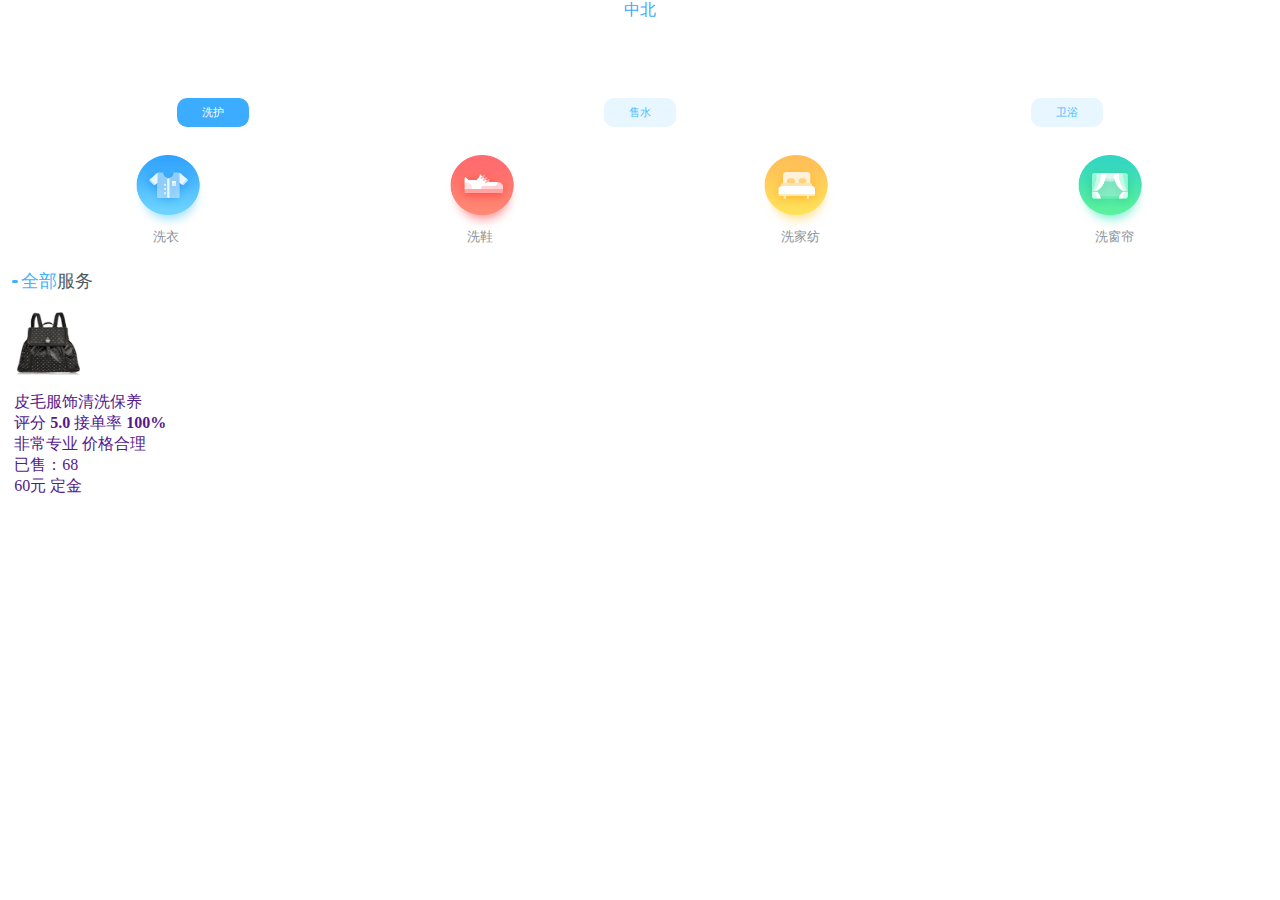
==== service.html @ 53123195 "first commit" ====
<!doctype html>
<html lang="en">
<head>
    <meta charset="UTF-8">
    <meta name="viewport"
          content="width=device-width, user-scalable=no, initial-scale=1.0, maximum-scale=1.0, minimum-scale=1.0">
    <meta http-equiv="X-UA-Compatible" content="ie=edge">
    <title>Document</title>
    <link rel="stylesheet" href="./css/base.css">
    <link rel="stylesheet" href="./css/service.css">
    <link rel="stylesheet" href="//at.alicdn.com/t/font_1194306_83dzfjwtfwk.css">
</head>
<body>
    <div class="header">
        <a href="" class="iconfont icon-xiangzuo"></a>
        <span>中北</span>
        <a href=""></a>
    </div>
    <div class="select">
        <ul class="type">
            <li>洗护</li>
            <li>售水</li>
            <li>卫浴</li>
        </ul>
    </div>
    <div class="main">
        <ul>
            <li>
                <a href="">
                    <img src="./waterimg/xiyi.png" alt="">
                    <p>洗衣</p>
                </a>
            </li>
            <li>
                <a href="">
                    <img src="./waterimg/xixie.png" alt="">
                    <p>洗鞋</p>
                </a>
            </li>
            <li>
                <a href="">
                    <img src="./waterimg/xijiafang.png" alt="">
                    <p>洗家纺</p>
                </a>
            </li>
            <li>
                <a href="">
                    <img src="./waterimg/xichuanglian.png" alt="">
                    <p>洗窗帘</p>
                </a>
            </li>
        </ul>
    </div>
    <div class="all">
        <span class="type1">&nbsp;&nbsp;全部</span>
        <span class="type2">服务</span>
    </div>
    <div class="shop">
        <ul>
            <li class="listItem">
                <a href="">
                    <div class="thumb">
                        <img src="./waterimg/bao.png" alt="">
                    </div>
                    <div class="info">
                        <p>皮毛服饰清洗保养</p>
                        <div class="score">
                            <span>评分 <b>5.0</b></span>
                            <span>接单率 <b>100%</b></span>
                        </div>
                        <div class="tag">
                            <span>非常专业</span>
                            <span>价格合理</span>
                        </div>
                        <div class="total">
                            <span>已售：68</span>
                        </div>
                        <div class="price">60元 定金</div>
                    </div>
                </a>
            </li>
        </ul>
    </div>
</body>
</html>
---- css/base.css ----
*{
    margin: 0;
    padding: 0px;
    list-style: none;
}
html {
    font-size: 100px;}

body {
    font-size: 16px;
}

@media screen and (min-width: 320px) {
    html {
        font-size: 42.66667px; } }

@media screen and (min-width: 360px) {
    html {
        font-size: 48px; } }

@media screen and (min-width: 375px) {
    html {
        font-size: 50px; } }

@media screen and (min-width: 412px) {
    html {
        font-size: 54.93333px; } }

@media screen and (min-width: 414px) {
    html {
        font-size: 55.2px; } }
a{
    text-decoration: none;
}
*{
    -webkit-tap-highlight-color: transparent;
    -webkit-appearance: none;
    -webkit-text-size-adjust: 100%;
}
body{
    background: #ffffff;
}
---- css/service.css ----
.header{
    display: flex;
    justify-content: space-between;
    color: #36a8fe;
    padding: 0 0.22rem;
}
.header a{
    color: #36a8fe
}
.select .type {
    margin-top: 1.4rem;
    display: flex;
    flex-wrap: wrap;
    justify-content: space-around;
}
.select .type li{
    width: 1.3rem;
    height: 0.52rem;
    background: #3bacfe;
    border-radius: 0.18rem;
    text-align: center;
    font-size: 0.2rem;
    line-height: 0.52rem;
    color: #FFFFFF;
}
.select .type li:nth-child(2) ,.type li:nth-child(3){
    background: #e7f6ff;
    color: #4ebbfe;
}
.main ul{
    padding: 0 0.22rem;
    margin-top: 0.5rem;
    display: flex;
    flex-wrap: wrap;
    justify-content: space-around;
}
.main ul li{
    width: 1.38rem;
    height: 1.66rem;
    position: relative;
}
.main ul li img{
    width: 1.4rem;
    height: 1.4rem;
}
.main ul li p{
    font-size: 0.24rem;
    text-align: center;
    position: absolute;
    bottom: 0;
    left: 0.4rem;
    color: #8e9397;
}
.all{
    padding: 0 0.22rem;
    height: 0.9rem;
}
.all span{
    display: block;
    font-size: 0.32rem;
    color: #41b2fc;
    margin-top: 0.42rem;
    float: left;
    position: relative;
}
.all .type1:before{
    content: '';
    display: block;
    width: 0.1rem;
    height: 0.05rem;
    border-radius: 0.05rem;
    background: #41b2fc;
    position: absolute;
    left: 0rem;
    top: 0.2rem;
}
.all .type2{
    color: #4f5b64;
}
.list{
    width: 100%;
    position: absolute;
    top: 2.7rem;
    bottom: 0;
    padding: 0 0.22rem;
    box-sizing: border-box;
    background: #f0faff;
}
.listItem{
    height: 1.74rem;
    margin-bottom: 0.66rem;
    display: flex;
}

.thumb{
    width: 1.74rem;
    height: 1.74rem;
    padding: 0.3rem;
    box-sizing: border-box;
    background: #FFFFFF;

}
.thumb img{
    width: 100%;
    height: 100%;
}
.info{
    flex-grow: 1;
    padding-left: 0.26rem;
    display: flex;
    flex-direction: column;
    justify-content: space-between;
}
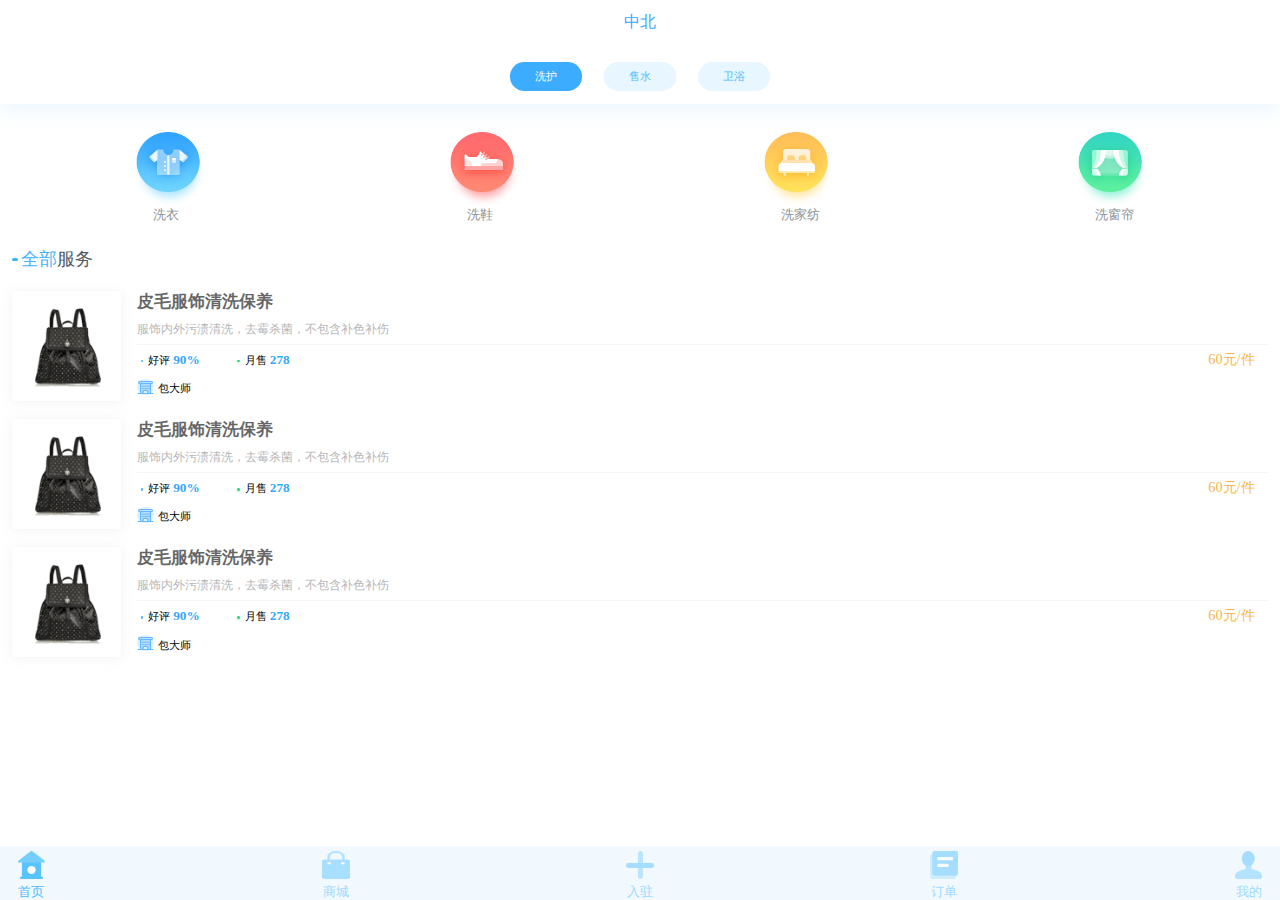
==== commit 2ca698e5: "0601" ====
--- a/service.html
+++ b/service.html
@@ -11,75 +11,138 @@
     <link rel="stylesheet" href="//at.alicdn.com/t/font_1194306_83dzfjwtfwk.css">
 </head>
 <body>
-    <div class="header">
-        <a href="" class="iconfont icon-xiangzuo"></a>
-        <span>中北</span>
-        <a href=""></a>
-    </div>
-    <div class="select">
-        <ul class="type">
-            <li>洗护</li>
-            <li>售水</li>
-            <li>卫浴</li>
-        </ul>
-    </div>
-    <div class="main">
-        <ul>
-            <li>
-                <a href="">
-                    <img src="./waterimg/xiyi.png" alt="">
-                    <p>洗衣</p>
+<div class="shadow">
+<div class="header">
+    <a href="index.html" class="iconfont icon-xiangzuo"></a>
+    <span>中北</span>
+    <a href=""></a>
+</div>
+<div class="select">
+    <ul class="type">
+        <li>洗护</li>
+        <li>售水</li>
+        <li>卫浴</li>
+    </ul>
+</div>
+</div>
+<div class="main">
+    <ul>
+        <li>
+            <a href="">
+                <img src="./waterimg/xiyi.png" alt="">
+                <p>洗衣</p>
+            </a>
+        </li>
+        <li>
+            <a href="">
+                <img src="./waterimg/xixie.png" alt="">
+                <p>洗鞋</p>
+            </a>
+        </li>
+        <li>
+            <a href="">
+                <img src="./waterimg/xijiafang.png" alt="">
+                <p>洗家纺</p>
+            </a>
+        </li>
+        <li>
+            <a href="">
+                <img src="./waterimg/xichuanglian.png" alt="">
+                <p>洗窗帘</p>
+            </a>
+        </li>
+    </ul>
+</div>
+<div class="all">
+    <span class="type1">&nbsp;&nbsp;全部</span>
+    <span class="type2">服务</span>
+</div>
+<div class="shop">
+    <ul>
+        <li class="listItem">
+            <div class="thumb">
+                <a href="shop.html">
+                    <img src="./waterimg/bao.png" alt="">
                 </a>
-            </li>
-            <li>
-                <a href="">
-                    <img src="./waterimg/xixie.png" alt="">
-                    <p>洗鞋</p>
-                </a>
-            </li>
-            <li>
-                <a href="">
-                    <img src="./waterimg/xijiafang.png" alt="">
-                    <p>洗家纺</p>
-                </a>
-            </li>
-            <li>
-                <a href="">
-                    <img src="./waterimg/xichuanglian.png" alt="">
-                    <p>洗窗帘</p>
-                </a>
-            </li>
-        </ul>
-    </div>
-    <div class="all">
-        <span class="type1">&nbsp;&nbsp;全部</span>
-        <span class="type2">服务</span>
-    </div>
-    <div class="shop">
-        <ul>
-            <li class="listItem">
-                <a href="">
-                    <div class="thumb">
-                        <img src="./waterimg/bao.png" alt="">
-                    </div>
-                    <div class="info">
-                        <p>皮毛服饰清洗保养</p>
-                        <div class="score">
-                            <span>评分 <b>5.0</b></span>
-                            <span>接单率 <b>100%</b></span>
-                        </div>
-                        <div class="tag">
-                            <span>非常专业</span>
-                            <span>价格合理</span>
-                        </div>
-                        <div class="total">
-                            <span>已售：68</span>
-                        </div>
-                        <div class="price">60元 定金</div>
+            </div>
+            <div class="info">
+                <a href="shop.html">
+                    <h3>皮毛服饰清洗保养</h3>
+                    <p>服饰内外污渍清洗，去霉杀菌，不包含补色补伤</p>
+                    <span>好评&nbsp;<b>90%</b></span>
+                    <span>月售&nbsp;<b>278</b></span>
+                    <div class="price">60元/件</div>
+                    <div class="shop">
+                        <img src="./waterimg/baodashi.png" alt="">
+                        <span>包大师</span>
                     </div>
                 </a>
-            </li>
-        </ul>
-    </div>
+            </div>
+        </li>
+        <li class="listItem">
+            <div class="thumb">
+                <a href="">
+                    <img src="./waterimg/bao.png" alt="">
+                </a>
+            </div>
+            <div class="info">
+                <a href="">
+                    <h3>皮毛服饰清洗保养</h3>
+                    <p>服饰内外污渍清洗，去霉杀菌，不包含补色补伤</p>
+                    <span>好评&nbsp;<b>90%</b></span>
+                    <span>月售&nbsp;<b>278</b></span>
+                    <div class="price">60元/件</div>
+                    <div class="shop">
+                        <img src="./waterimg/baodashi.png" alt="">
+                        <span>包大师</span>
+                    </div>
+                </a>
+            </div>
+        </li>
+        <li class="listItem">
+            <div class="thumb">
+                <a href="">
+                    <img src="./waterimg/bao.png" alt="">
+                </a>
+            </div>
+            <div class="info">
+                <a href="">
+                    <h3>皮毛服饰清洗保养</h3>
+                    <p>服饰内外污渍清洗，去霉杀菌，不包含补色补伤</p>
+                    <span>好评&nbsp;<b>90%</b></span>
+                    <span>月售&nbsp;<b>278</b></span>
+                    <div class="price">60元/件</div>
+                    <div class="shop">
+                        <img src="./waterimg/baodashi.png" alt="">
+                        <span>包大师</span>
+                    </div>
+                </a>
+            </div>
+        </li>
+    </ul>
+</div>
+
+<footer>
+    <a href="index.html" class="hot">
+        <img src="./waterimg/sy.png" alt="">
+        首页
+    </a>
+    <a href="service.html">
+        <img src="./waterimg/store.png" alt="">
+        商城
+    </a>
+    <a href="">
+        <img src="./waterimg/rz.png" alt="">
+        入驻
+    </a>
+    <a href="">
+        <img src="./waterimg/order.png" alt="">
+        订单
+    </a>
+    <a href="">
+        <img src="./waterimg/personal.png" alt="">
+        我的
+    </a>
+</footer>
 </body>
 </html>--- a/css/service.css
+++ b/css/service.css
@@ -1,50 +1,63 @@
 
-.header{
+.header {
     display: flex;
     justify-content: space-between;
     color: #36a8fe;
-    padding: 0 0.22rem;
-}
-.header a{
+    padding: 0.22rem 0.22rem 0 0.22rem;
+    box-sizing: border-box;
+}
+
+.header a {
     color: #36a8fe
 }
+
 .select .type {
-    margin-top: 1.4rem;
+    padding: 0.52rem 0 0.25rem;
     display: flex;
     flex-wrap: wrap;
-    justify-content: space-around;
-}
-.select .type li{
+    justify-content: center;
+}
+
+.select .type li {
     width: 1.3rem;
     height: 0.52rem;
     background: #3bacfe;
-    border-radius: 0.18rem;
+    border-radius: 0.26rem;
     text-align: center;
     font-size: 0.2rem;
     line-height: 0.52rem;
     color: #FFFFFF;
-}
-.select .type li:nth-child(2) ,.type li:nth-child(3){
+    margin: 0 0.2rem;
+}
+
+.select .type li:nth-child(2), .type li:nth-child(3) {
     background: #e7f6ff;
     color: #4ebbfe;
 }
-.main ul{
+
+.shadow{
+    box-shadow: 0 0.03rem 0.43rem 0 rgba(41, 167, 255, 0.13);
+}
+.main ul {
     padding: 0 0.22rem;
     margin-top: 0.5rem;
     display: flex;
     flex-wrap: wrap;
     justify-content: space-around;
 }
-.main ul li{
+
+.main ul li {
     width: 1.38rem;
     height: 1.66rem;
     position: relative;
 }
-.main ul li img{
+
+.main ul li img {
     width: 1.4rem;
     height: 1.4rem;
 }
-.main ul li p{
+
+.main ul li p {
     font-size: 0.24rem;
     text-align: center;
     position: absolute;
@@ -52,11 +65,13 @@
     left: 0.4rem;
     color: #8e9397;
 }
-.all{
+
+.all {
     padding: 0 0.22rem;
     height: 0.9rem;
 }
-.all span{
+
+.all span {
     display: block;
     font-size: 0.32rem;
     color: #41b2fc;
@@ -64,7 +79,8 @@
     float: left;
     position: relative;
 }
-.all .type1:before{
+
+.all .type1:before {
     content: '';
     display: block;
     width: 0.1rem;
@@ -75,40 +91,129 @@
     left: 0rem;
     top: 0.2rem;
 }
-.all .type2{
+
+.all .type2 {
     color: #4f5b64;
 }
-.list{
+
+.listItem {
     width: 100%;
-    position: absolute;
-    top: 2.7rem;
-    bottom: 0;
+    height: 2rem;
     padding: 0 0.22rem;
     box-sizing: border-box;
-    background: #f0faff;
-}
-.listItem{
-    height: 1.74rem;
-    margin-bottom: 0.66rem;
-    display: flex;
-}
-
-.thumb{
-    width: 1.74rem;
-    height: 1.74rem;
-    padding: 0.3rem;
+    display: flex;
+    margin-top: 0.32rem;
+}
+
+.thumb {
+    background: #ffffff;
+    rgba(223, 223, 223, 0.43);
+    box-shadow: 0 0.01rem 0.21rem 0 rgba(223, 223, 223, 0.43);
+}
+
+.listItem .thumb a img {
+    width: 1.2rem;
+    height: 1.44rem;
+    padding: 0.31rem 0.36rem 0.22rem 0.41rem;
+}
+
+.info {
+    flex-grow: 1;
+    margin-left: 0.3rem;
+    display: flex;
+    flex-direction: column;
+    flex-wrap: wrap;
+}
+.info h3{
+    font-size: 0.3rem;
+    color: #000000;
+    opacity: 0.6;
+}
+.info p{
+    font-size: 0.22rem;
+    color: #000000;
+    opacity: 0.3;
+    margin-top: 0.15rem;
+    border-bottom: 0.01rem solid #d8dfe3;
+    margin-bottom: 0.1rem;
+    padding-bottom: 0.1rem;
+}
+.info > a > span:before{
+    content: '';
+    display: block;
+    width: 0.05rem;
+    height: 0.05rem;
+    background-color: #44b5ff;
+    border-radius: 50%;
+    position: absolute;
+    left: -0.14rem;
+    top: 0.1rem;
+}
+.info > a > span:nth-child(4)::before{
+    background: #36d681;
+    box-shadow: 0 0.02rem 0.05rem 0 rgba(54, 214, 129, 0.43);
+}
+.info span{
+    font-size: 0.2rem;
+    color: #000000;
+    /*opacity: 0.3;*/
+    margin-right: 0.55rem;
+    margin-left: 0.2rem;
+    position: relative;
+}
+.info span b{
+    font-size: 0.24rem;
+    color: #36a8fe;
+}
+.info .price{
+    width: 1.08rem;
+    height: 0.25rem;
+    font-size: 0.26rem;
+    color: #fbb548;
+    float: right;
+}
+.info .shop img{
+    width: 0.3rem;
+    height: 0.3rem;
+    margin-top: 0.19rem;
+    float: left;
+}
+.info .shop span{
+    display: block;
+    float: left;
+    margin-left: 0.08rem;
+    margin-top: 0.24rem;
+}
+
+footer {
+    width: 100%;
+    height: 0.98rem;
+    background: #f1f9ff;
+    padding: 0.1rem 0.22rem 0;
+    position: fixed;
+    left: 0;
+    bottom: 0;
+    -webkit-box-sizing: border-box;
     box-sizing: border-box;
-    background: #FFFFFF;
-
-}
-.thumb img{
-    width: 100%;
+    display: flex;
+    justify-content: space-between;
+}
+
+footer > a {
+    width: 0.7rem;
     height: 100%;
-}
-.info{
-    flex-grow: 1;
-    padding-left: 0.26rem;
-    display: flex;
-    flex-direction: column;
-    justify-content: space-between;
+    text-align: center;
+    font-size: 0.24rem;
+    opacity: 0.5;
+    color: #4ebbfe;
+}
+
+footer .hot {
+    opacity: 1;
+}
+
+footer > a img {
+    width: 0.5rem;
+    height: 0.5rem;
+    display: inline-block;
 }